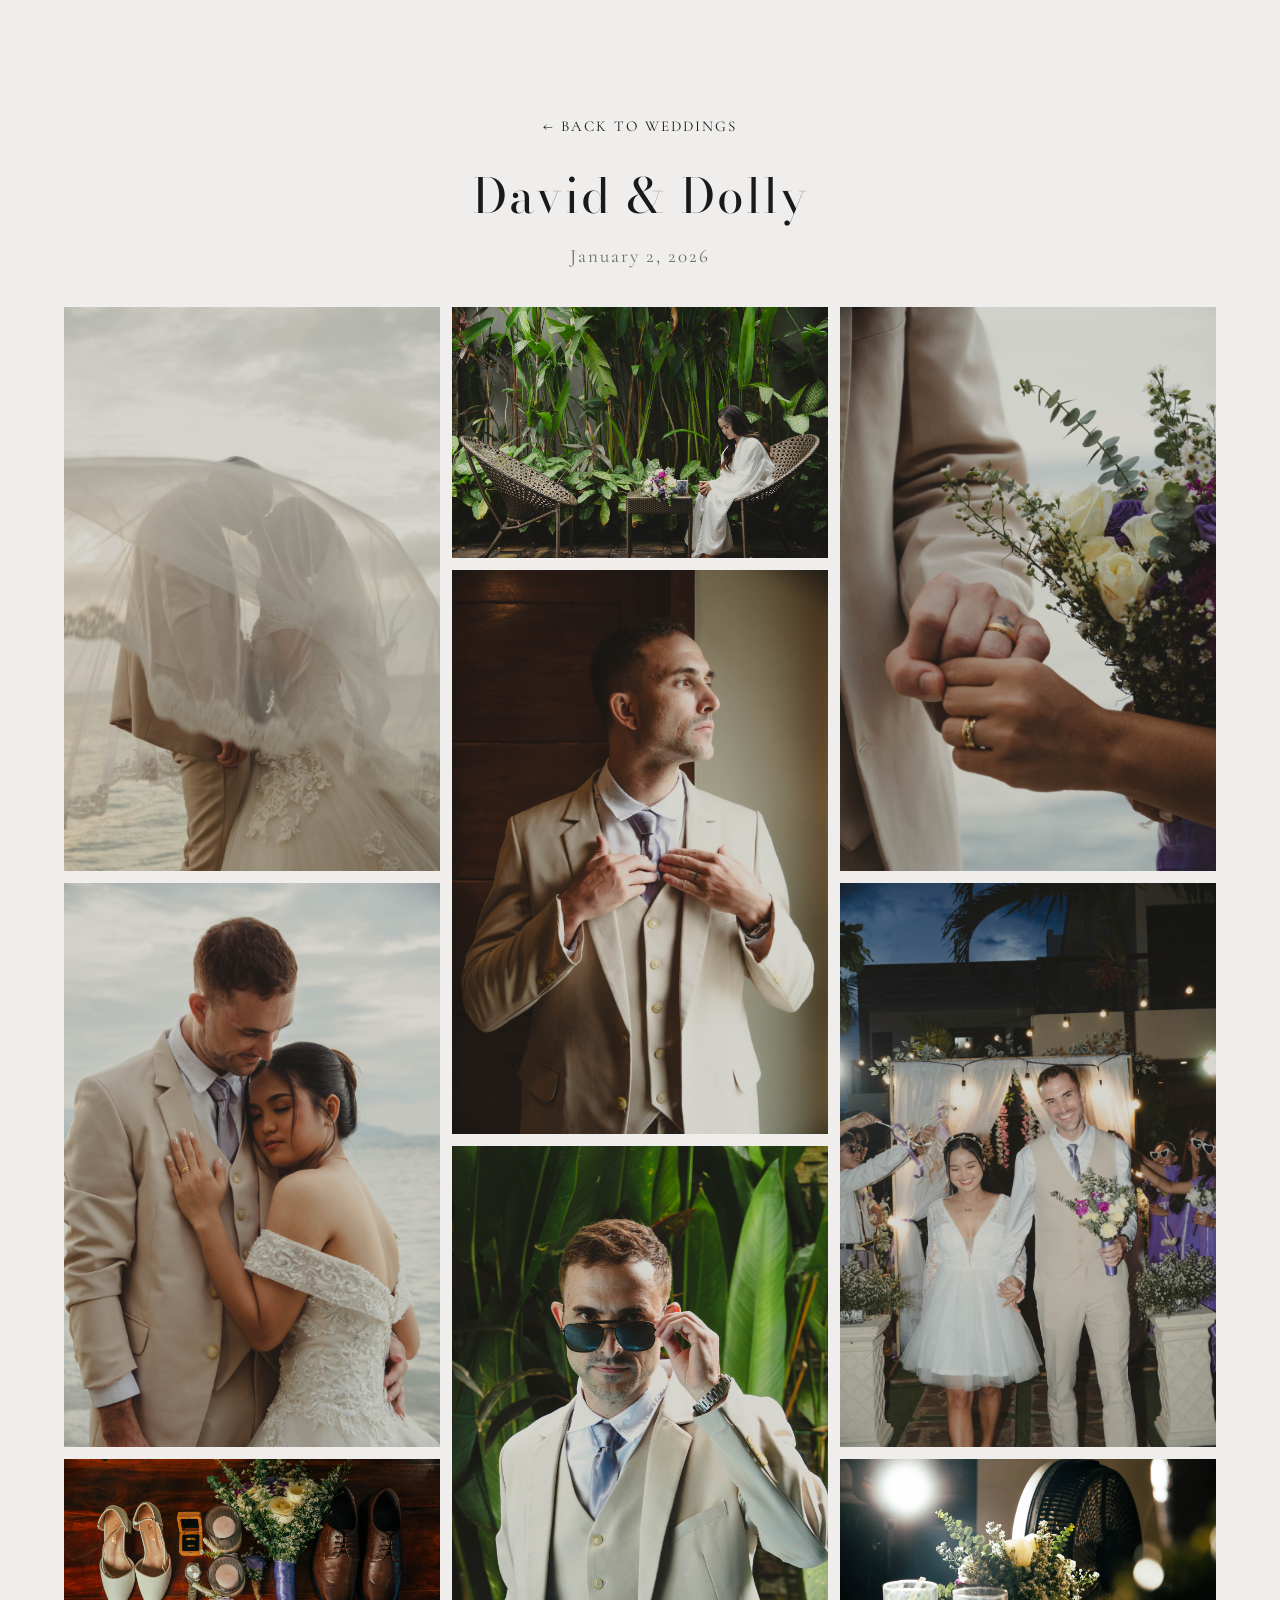
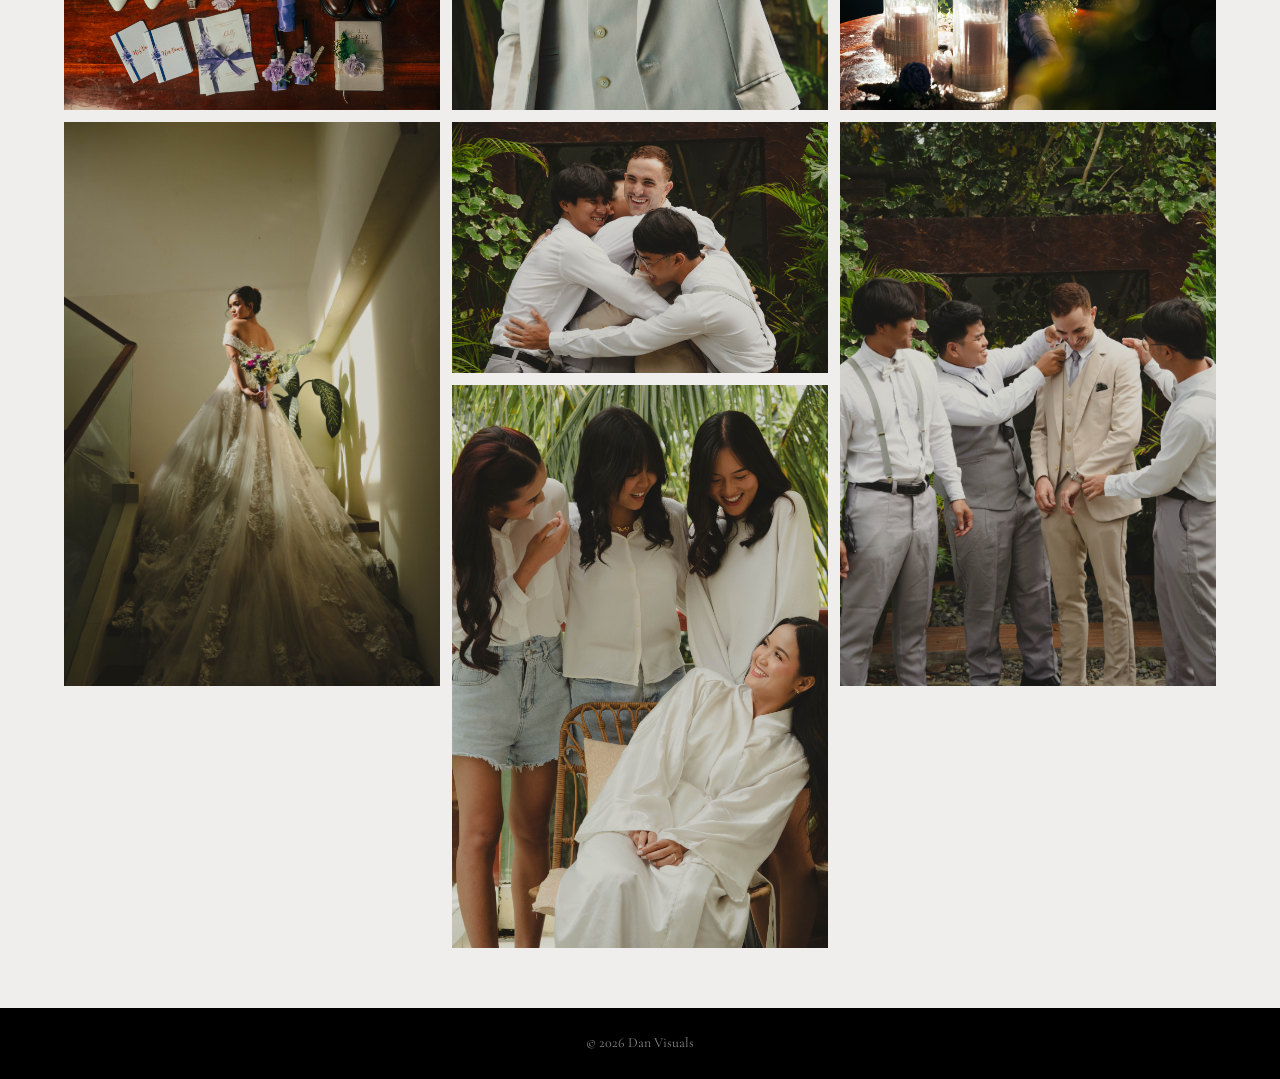
==== weddings/david-and-dolly/index.html @ 2f870e86 "Publish Dan Visuals website" ====
<!DOCTYPE html>
<html lang="en">
<head>
  <meta charset="UTF-8">
  <meta name="viewport" content="width=device-width, initial-scale=1">
  <title>David & Dolly | Dan Visuals</title>
  <link rel="preconnect" href="https://fonts.googleapis.com">
  <link rel="preconnect" href="https://fonts.gstatic.com" crossorigin>
  <link href="https://fonts.googleapis.com/css2?family=Bodoni+Moda:wght@400;500;700&family=Cormorant+Garamond:wght@400;500;600&display=swap" rel="stylesheet">
  <link rel="stylesheet" href="../../style.css">
</head>
<body data-count="13" data-title="David and Dolly">

  <main class="gallery-page">
    <a class="back" href="../../index.html#portfolio">← Back to weddings</a>
    <h1>David & Dolly</h1>
    <span class="date">January 2, 2026</span>
    <div class="masonry" id="gallery"></div>
  </main>

  <div class="lightbox" id="lightbox">
    <button class="close" aria-label="Close">×</button>
    <button class="prev" aria-label="Previous">‹</button>
    <img src="" alt="">
    <button class="next" aria-label="Next">›</button>
  </div>

  <footer>© <span id="year"></span> Dan Visuals</footer>

  <script src="../../gallery.js"></script>
</body>
</html>
---- style.css ----
:root {
  --cream: #efeeec;
  --ink: #1a1a1a;
  --font-head: "Bodoni Moda", Georgia, serif;
  --font-body: "Cormorant Garamond", Georgia, serif;
}

* { box-sizing: border-box; margin: 0; padding: 0; }
html { scroll-behavior: smooth; }
body {
  font-family: var(--font-body); font-size: 19px;
  color: var(--ink); background: var(--cream); line-height: 1.6;
}
h1, h2, h3 { font-family: var(--font-head); font-weight: 400; }

/* Navigation */
.nav {
  position: fixed; top: 0; width: 100%;
  display: flex; justify-content: space-between; align-items: center;
  padding: 18px 5%; background: rgba(0,0,0,.55); z-index: 10;
}
.nav a { color: #fff; text-decoration: none; margin-left: 24px; font-size: 15px; letter-spacing: 1.5px; text-transform: uppercase; }
.nav .logo { margin: 0; font-family: var(--font-head); font-weight: 500; letter-spacing: 4px; }
.nav .logo img { display: block; width: auto; height: 48px; object-fit: contain; }

/* Hero */
.hero {
  position: relative; isolation: isolate; overflow: hidden;
  min-height: 100vh; display: flex; flex-direction: column;
  justify-content: center; align-items: center; text-align: center; color: #fff;
  padding: 0 5%;
  background: #333;
}
.hero::before { content: ""; position: absolute; inset: 0; z-index: 1; background: rgba(0,0,0,.45); }
.hero-slide {
  position: absolute; inset: 0; z-index: 0;
  background-position: center; background-size: cover; background-repeat: no-repeat;
  opacity: 0; transition: opacity 1.5s ease-in-out;
}
.hero-slide.is-active { opacity: 1; }
.hero > :not(.hero-slide) { position: relative; z-index: 2; }
@media (prefers-reduced-motion: reduce) { .hero-slide { transition: none; } }
.hero .eyebrow { text-transform: uppercase; letter-spacing: 4px; font-size: 2.1rem; margin-bottom: 14px; }
.hero h1 { font-size: clamp(2.4rem, 7vw, 4.8rem); }
.hero p { margin: 12px 0 28px; font-size: 1.25rem; }

/* Buttons */
.btn {
  display: inline-block; padding: 12px 30px; border: 1px solid currentColor;
  color: inherit; text-decoration: none; letter-spacing: 2px; text-transform: uppercase;
  font-size: .85rem; transition: .3s;
}
.btn:hover { background: #fff; color: #000; }

/* Sections */
.section { padding: 90px 5%; text-align: center; }
.section h2 { font-size: clamp(1.8rem, 4vw, 2.4rem); margin-bottom: 36px; letter-spacing: 2px; }
.dark { background: var(--ink); color: var(--cream); }
.section-sub { margin-top: -24px; margin-bottom: 40px; letter-spacing: 3px; text-transform: uppercase; font-size: .85rem; opacity: .7; }

/* Wedding cards on home page */
.wedding-grid { display: grid; grid-template-columns: repeat(auto-fit, minmax(300px, 1fr)); gap: 20px; }
.wedding { position: relative; display: block; overflow: hidden; color: #fff; text-decoration: none; background: #222; }
.wedding img { width: 100%; height: 420px; object-fit: cover; display: block; transition: transform .5s; }
.wedding:hover img { transform: scale(1.05); }
.wedding .caption {
  position: absolute; left: 0; right: 0; bottom: 0; padding: 40px 20px 20px;
  background: linear-gradient(transparent, rgba(0,0,0,.75)); text-align: left;
}
.wedding .caption h3 { font-size: 1.3rem; }
.wedding .caption span { font-size: .95rem; opacity: .85; letter-spacing: 1px; }

/* Packages */
.packages-section { max-width: 1280px; margin: 0 auto; }
.group-title {
  font-size: 1.1rem; letter-spacing: 4px; text-transform: uppercase;
  margin: 20px 0 24px; padding-bottom: 12px; border-bottom: 3px solid var(--ink);
  text-align: left; scroll-margin-top: 90px;
}
.packages-grid {
  display: grid; grid-template-columns: repeat(auto-fit, minmax(290px, 1fr));
  gap: 24px; margin-bottom: 40px; text-align: left;
}
.package {
  display: flex; flex-direction: column; padding: 34px 30px;
  border: 1px solid var(--ink); background: var(--cream);
}
.package h3 { font-size: 2.2rem; line-height: 1.1; }
.package .kind { font-style: italic; font-size: 1.25rem; opacity: .85; }
.package .price { font-family: var(--font-head); font-size: 1.4rem; margin: 14px 0 22px; }
.package ul { list-style: none; margin-bottom: 28px; }
.package li {
  position: relative; padding: 10px 0 10px 28px;
  border-top: 1px solid rgba(26,26,26,.6); font-size: 1.05rem;
}
.package li::before { content: "✳"; position: absolute; left: 0; top: 10px; font-size: .95rem; }
.package .btn { margin-top: auto; align-self: flex-start; }
.package .btn:hover { background: var(--ink); color: var(--cream); }

.package.featured { background: var(--ink); color: var(--cream); }
.package.featured li { border-top-color: rgba(239,238,236,.35); }
.package.featured .btn:hover { background: var(--cream); color: var(--ink); }

/* Sessions & Events slider */
.slider { --gap: 24px; --per-view: 3; margin-bottom: 40px; }
.slider-track {
  display: flex; gap: var(--gap); text-align: left;
  overflow-x: auto; scroll-snap-type: x mandatory;
  scrollbar-width: none; -webkit-overflow-scrolling: touch;
}
.slider-track::-webkit-scrollbar { display: none; }
.slider-track:focus-visible { outline: 2px solid var(--ink); outline-offset: 4px; }
.slider-track .package {
  flex: 0 0 calc((100% - (var(--per-view) - 1) * var(--gap)) / var(--per-view));
  scroll-snap-align: start;
}
.slider-controls { display: flex; align-items: center; justify-content: center; gap: 22px; margin-top: 28px; }
.slider-controls.hidden { display: none; }
.slider-btn {
  width: 46px; height: 46px; border: 1px solid var(--ink); border-radius: 50%;
  background: transparent; color: var(--ink); font-size: 1.7rem; line-height: 1;
  padding-bottom: 4px; cursor: pointer; transition: .3s;
}
.slider-btn:hover:not(:disabled) { background: var(--ink); color: var(--cream); }
.slider-btn:disabled { opacity: .3; cursor: default; }
.slider-dots { display: flex; gap: 10px; }
.slider-dots button {
  width: 10px; height: 10px; padding: 0; border-radius: 50%;
  border: 1px solid var(--ink); background: transparent; cursor: pointer; transition: .3s;
}
.slider-dots button.active { background: var(--ink); transform: scale(1.2); }

/* About + Contact */
.about-content {
  max-width: 1000px; margin: 0 auto; display: grid;
  grid-template-columns: minmax(240px, .85fr) 1.15fr; gap: clamp(32px, 7vw, 88px);
  align-items: center; text-align: left;
}
#about { padding-top: 40px; }
.about-photo { width: 100%; aspect-ratio: 4 / 5; object-fit: cover; object-position: center; }
.about-copy { max-width: 580px; }
.about-intro { font-family: var(--font-head); font-size: clamp(1.5rem, 3vw, 2rem); margin-bottom: 16px; }
.about-text { font-size: 1.35rem; }
.contact-line { margin: 18px 0 24px; font-size: 1.3rem; }
.contact-line a { color: var(--cream); text-decoration: none; }
.social { margin-top: 24px; }
.social a { color: var(--cream); }

/* Booking policies */
.testimonials-section { background: #efeeec; }
.testimonials-grid { max-width: 1050px; margin: 0 auto; display: grid; grid-template-columns: repeat(2, minmax(0, 1fr)); gap: 24px; }
.testimonial {
  padding: 30px; border: 1px solid rgba(26,26,26,.35); text-align: left;
  font-size: 1.35rem; font-style: italic; line-height: 1.5;
}
.policies-section { background: #e5e3e0; }
.policies-grid { max-width: 1100px; margin: 0 auto; display: grid; grid-template-columns: repeat(2, minmax(0, 1fr)); gap: 28px; text-align: left; }
.policy { padding: 22px; border-top: 1px solid rgba(26,26,26,.45); }
.policy h3 { font-size: 1.45rem; margin-bottom: 8px; }
.policy p { font-size: 1.1rem; }

/* Booking inquiry page */
.nav .nav-book { padding: 8px 14px; border: 1px solid rgba(255,255,255,.8); }
.booking-page { min-height: calc(100vh - 66px); max-width: 900px; margin: 0 auto; padding: 130px 5% 70px; }
.booking-page h1 { text-align: center; font-size: clamp(2.2rem, 6vw, 3.6rem); }
.booking-eyebrow { text-align: center; text-transform: uppercase; letter-spacing: 3px; font-size: .85rem; }
.booking-intro { max-width: 620px; margin: 10px auto 36px; text-align: center; }
.booking-form { display: grid; grid-template-columns: repeat(2, minmax(0, 1fr)); gap: 20px; }
.booking-form label { display: flex; flex-direction: column; gap: 6px; font-size: 1.05rem; }
.booking-form input, .booking-form select {
  width: 100%; min-height: 48px; padding: 10px 12px; border: 1px solid rgba(26,26,26,.5);
  border-radius: 0; background: rgba(255,255,255,.45); color: var(--ink); font: inherit;
}
.booking-form input:focus, .booking-form select:focus { outline: 2px solid var(--ink); outline-offset: 2px; }
.full-field { grid-column: 1 / -1; }
.booking-note { font-size: .95rem; opacity: .8; margin-top: 2px; }
.booking-submit { justify-self: start; background: transparent; cursor: pointer; font-family: inherit; }
.booking-submit:hover { background: var(--ink); color: var(--cream); }
.booking-submit:disabled { opacity: .6; cursor: wait; }
.booking-status { min-height: 1.6em; font-size: .95rem; }
.privacy-note { max-width: 700px; margin: 20px auto 0; font-size: .9rem; opacity: .78; text-align: center; }
.booking-back { display: block; width: fit-content; margin: 30px auto 0; color: var(--ink); text-decoration: none; }

footer { text-align: center; padding: 24px; font-size: 14px; background: #000; color: #888; }

/* Gallery pages */
.gallery-page { padding: 110px 5% 60px; text-align: center; }
.gallery-page h1 { font-size: clamp(1.8rem, 5vw, 3rem); letter-spacing: 2px; }
.gallery-page .date { display: block; margin: 6px 0 36px; opacity: .6; letter-spacing: 2px; }
.back { display: inline-block; margin-bottom: 20px; color: var(--ink); text-decoration: none; font-size: 15px; letter-spacing: 2px; text-transform: uppercase; }

.masonry { column-count: 3; column-gap: 12px; }
.masonry img { width: 100%; display: block; margin-bottom: 12px; cursor: zoom-in; background: #ddd; }

/* Lightbox */
.lightbox {
  position: fixed; inset: 0; background: rgba(0,0,0,.94);
  display: none; align-items: center; justify-content: center; z-index: 100;
}
.lightbox.open { display: flex; }
.lightbox img { max-width: 92vw; max-height: 90vh; object-fit: contain; }
.lightbox button {
  position: absolute; background: none; border: none; color: #fff;
  font-size: 2.4rem; cursor: pointer; padding: 16px; line-height: 1;
}
.lightbox .close { top: 8px; right: 12px; }
.lightbox .prev { left: 8px; top: 50%; transform: translateY(-50%); }
.lightbox .next { right: 8px; top: 50%; transform: translateY(-50%); }

@media (max-width: 1000px) { .slider { --per-view: 2; } }
@media (max-width: 900px) { .masonry { column-count: 2; } }
@media (max-width: 600px) {
  .nav nav a { margin-left: 12px; font-size: 12px; }
  .nav .logo img { height: 58px; }
  .masonry { column-count: 1; }
  .package { padding: 28px 22px; }
  .slider { --per-view: 1.12; --gap: 16px; }
  .about-content { grid-template-columns: 1fr; gap: 24px; text-align: center; }
  .about-photo { width: min(100%, 360px); margin: 0 auto; }
  .booking-form { grid-template-columns: 1fr; gap: 14px; }
  .booking-form .full-field { grid-column: auto; }
  .policies-grid { grid-template-columns: 1fr; gap: 10px; }
  .testimonials-grid { grid-template-columns: 1fr; gap: 16px; }
}
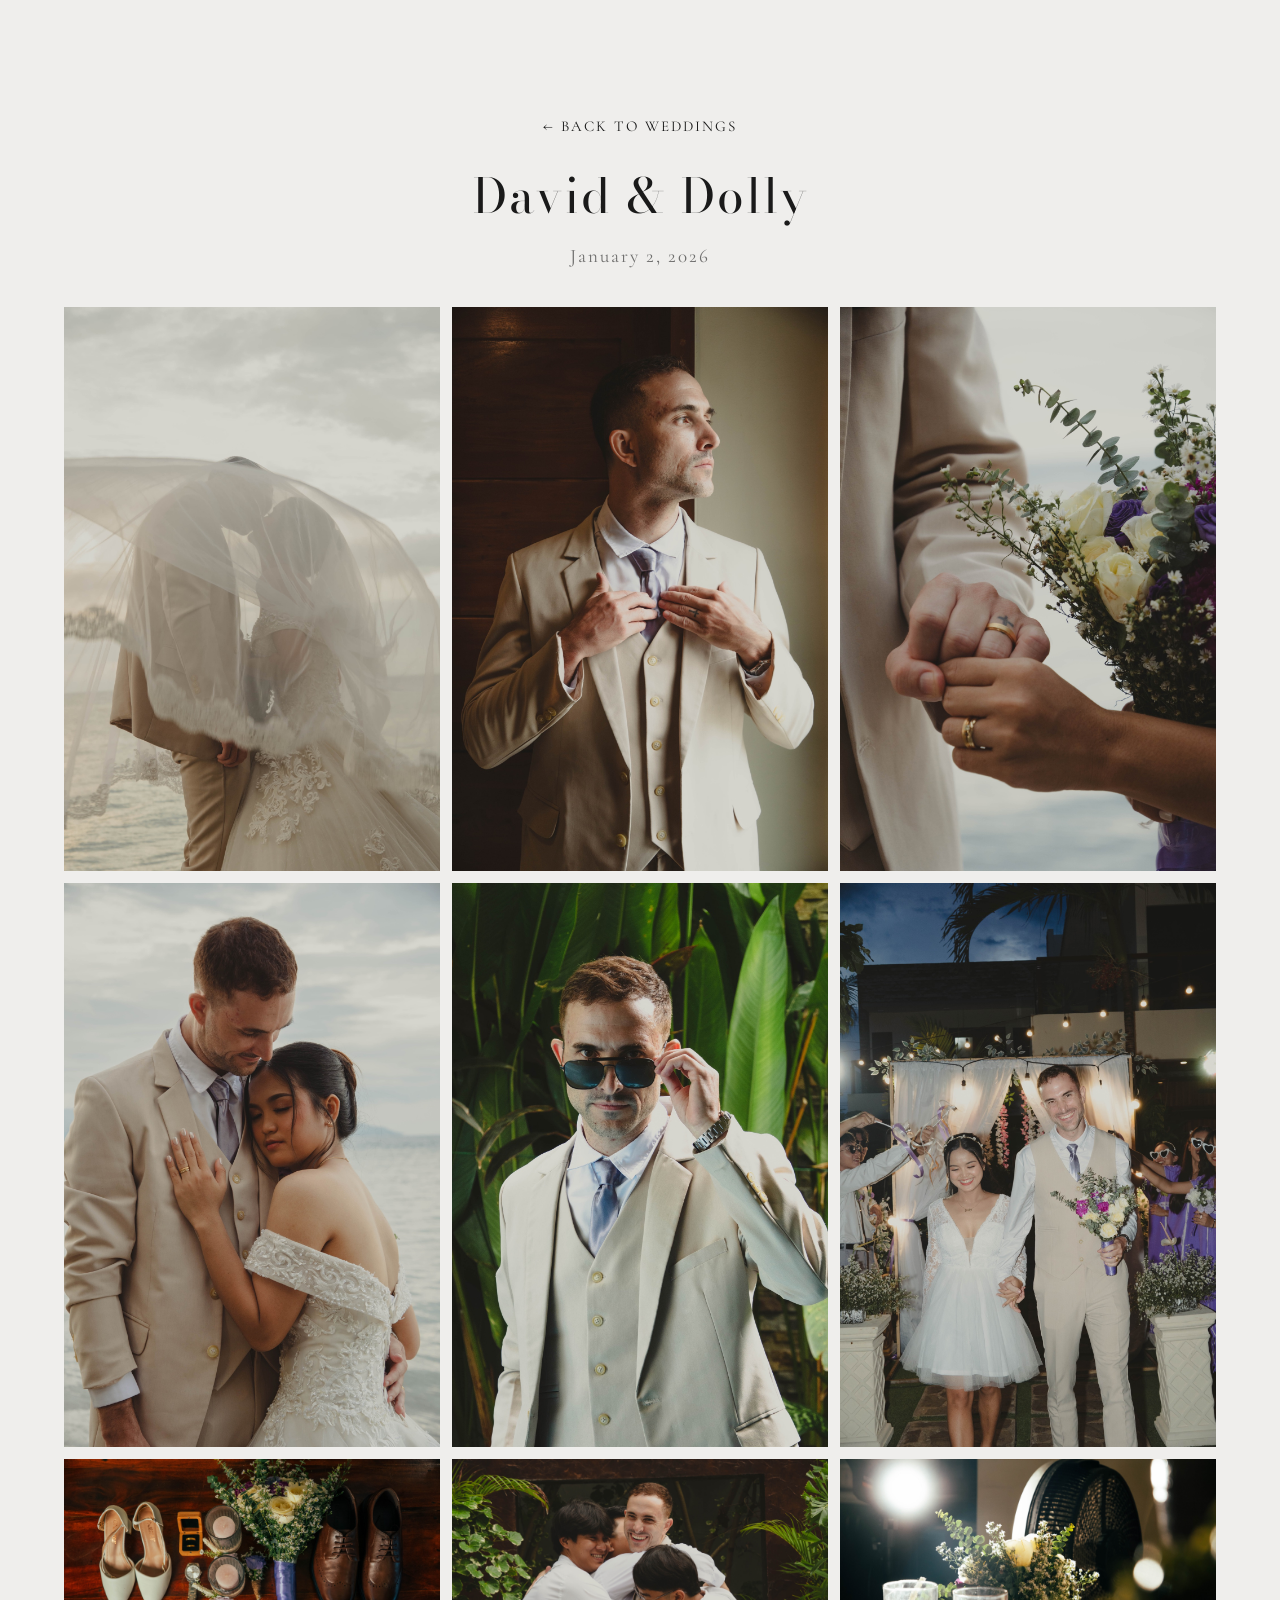
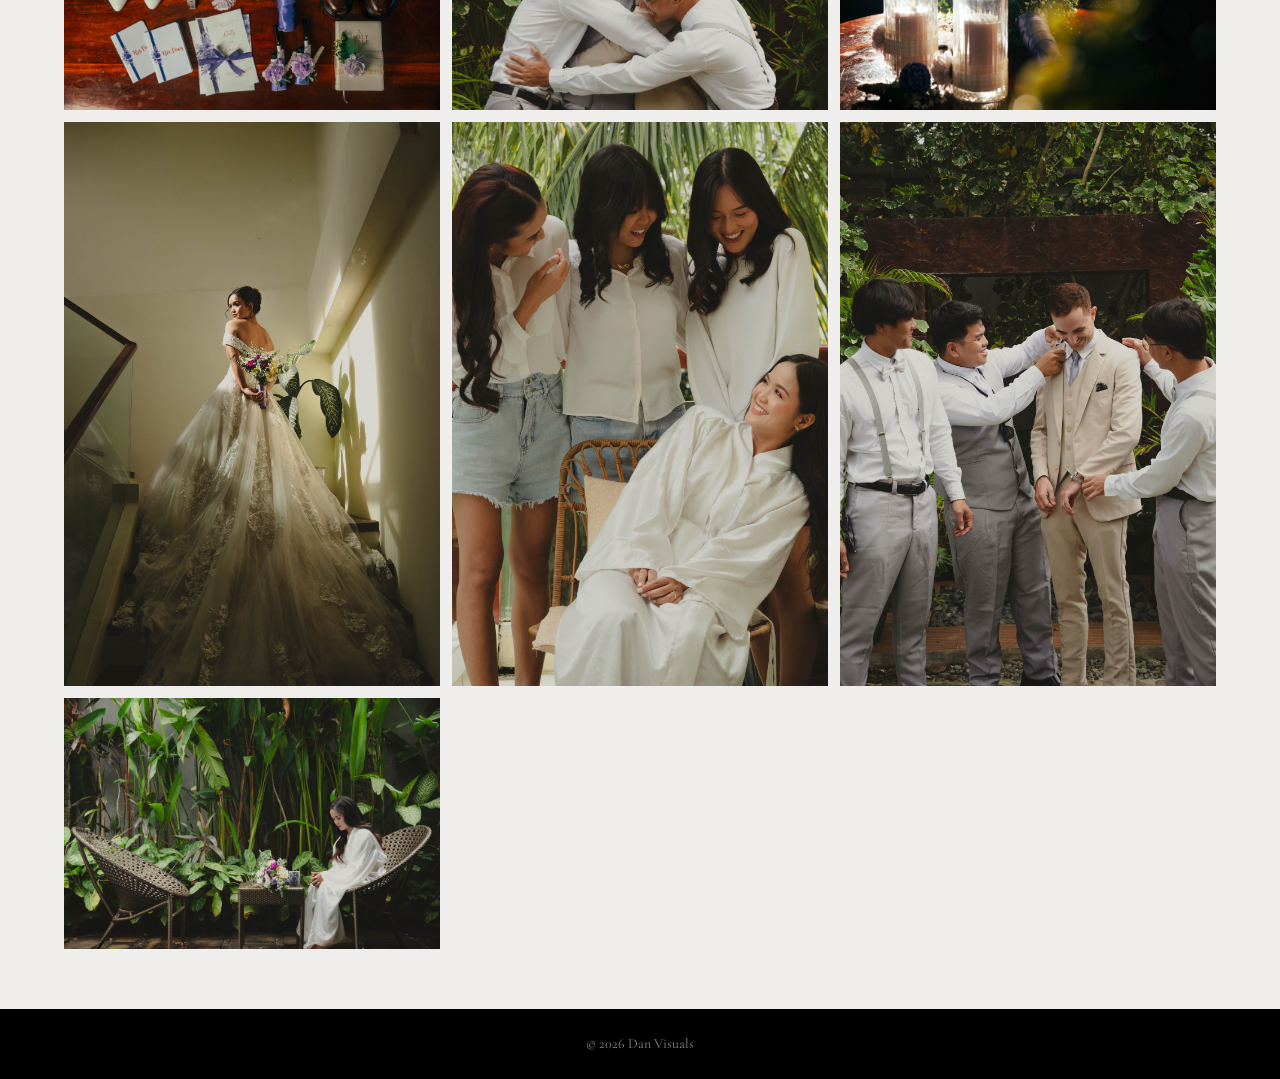
==== commit 060b18da: "Optimize images and improve site metadata" ====
--- a/weddings/david-and-dolly/index.html
+++ b/weddings/david-and-dolly/index.html
@@ -4,6 +4,8 @@
   <meta charset="UTF-8">
   <meta name="viewport" content="width=device-width, initial-scale=1">
   <title>David & Dolly | Dan Visuals</title>
+  <meta name="description" content="Wedding photography highlights from David and Dolly’s wedding, captured by Dan Visuals.">
+  <link rel="icon" type="image/png" href="../../images/logo.png">
   <link rel="preconnect" href="https://fonts.googleapis.com">
   <link rel="preconnect" href="https://fonts.gstatic.com" crossorigin>
   <link href="https://fonts.googleapis.com/css2?family=Bodoni+Moda:wght@400;500;700&family=Cormorant+Garamond:wght@400;500;600&display=swap" rel="stylesheet">
@@ -29,4 +31,4 @@
 
   <script src="../../gallery.js"></script>
 </body>
-</html>+</html>
--- a/style.css
+++ b/style.css
@@ -22,6 +22,7 @@
 .nav a { color: #fff; text-decoration: none; margin-left: 24px; font-size: 15px; letter-spacing: 1.5px; text-transform: uppercase; }
 .nav .logo { margin: 0; font-family: var(--font-head); font-weight: 500; letter-spacing: 4px; }
 .nav .logo img { display: block; width: auto; height: 48px; object-fit: contain; }
+.menu-toggle { display: none; }
 
 /* Hero */
 .hero {
@@ -161,6 +162,7 @@
 
 /* Booking inquiry page */
 .nav .nav-book { padding: 8px 14px; border: 1px solid rgba(255,255,255,.8); }
+.form-honeypot { position: absolute; left: -10000px; width: 1px; height: 1px; overflow: hidden; }
 .booking-page { min-height: calc(100vh - 66px); max-width: 900px; margin: 0 auto; padding: 130px 5% 70px; }
 .booking-page h1 { text-align: center; font-size: clamp(2.2rem, 6vw, 3.6rem); }
 .booking-eyebrow { text-align: center; text-transform: uppercase; letter-spacing: 3px; font-size: .85rem; }
@@ -210,8 +212,13 @@
 @media (max-width: 1000px) { .slider { --per-view: 2; } }
 @media (max-width: 900px) { .masonry { column-count: 2; } }
 @media (max-width: 600px) {
-  .nav nav a { margin-left: 12px; font-size: 12px; }
-  .nav .logo img { height: 58px; }
+  .nav { padding: 10px 5%; }
+  .nav .logo img { height: 48px; }
+  .menu-toggle { display: flex; flex-direction: column; justify-content: center; gap: 5px; width: 42px; height: 42px; padding: 8px; border: 1px solid rgba(255,255,255,.7); background: transparent; cursor: pointer; }
+  .menu-toggle span { display: block; width: 100%; height: 2px; background: #fff; }
+  .nav nav { display: none; position: absolute; top: 100%; left: 0; right: 0; padding: 10px 5% 18px; background: rgba(0,0,0,.92); }
+  .nav nav.is-open { display: flex; flex-direction: column; }
+  .nav nav a { margin: 0; padding: 9px 0; font-size: 14px; }
   .masonry { column-count: 1; }
   .package { padding: 28px 22px; }
   .slider { --per-view: 1.12; --gap: 16px; }
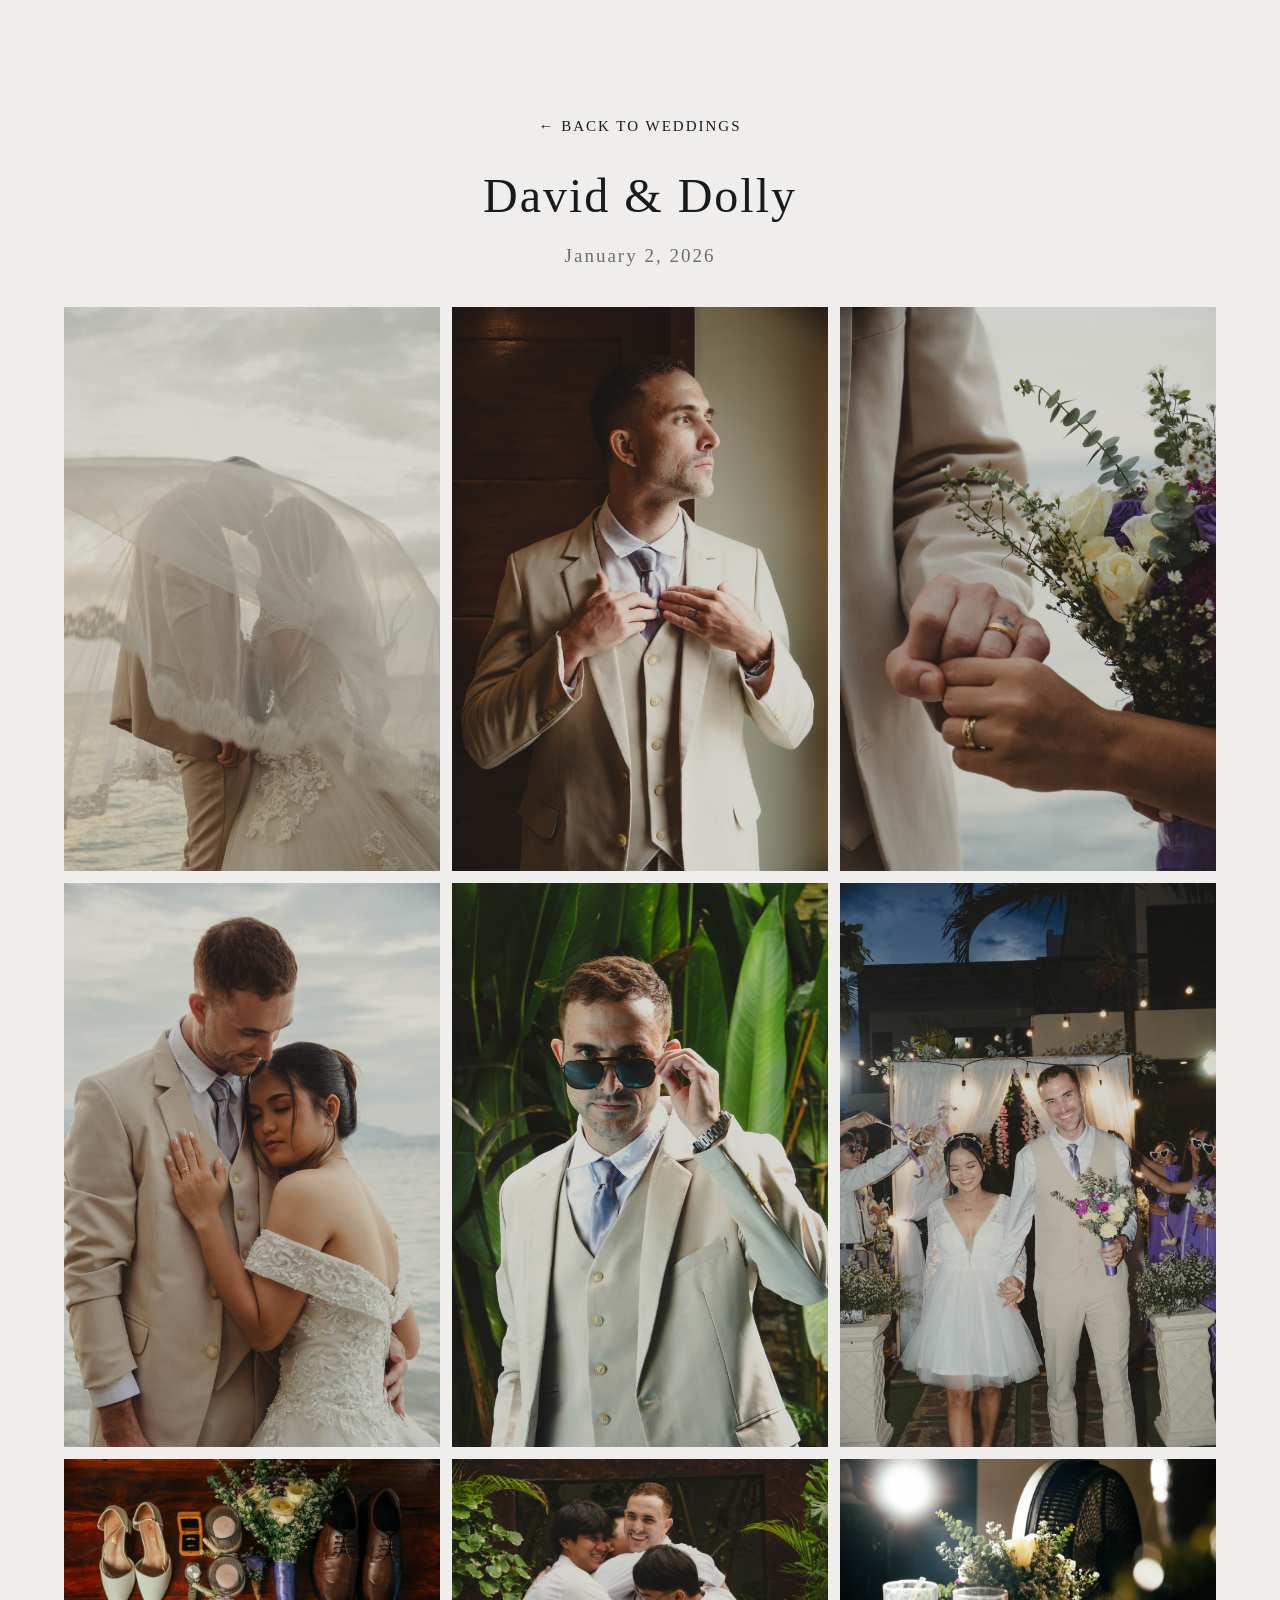
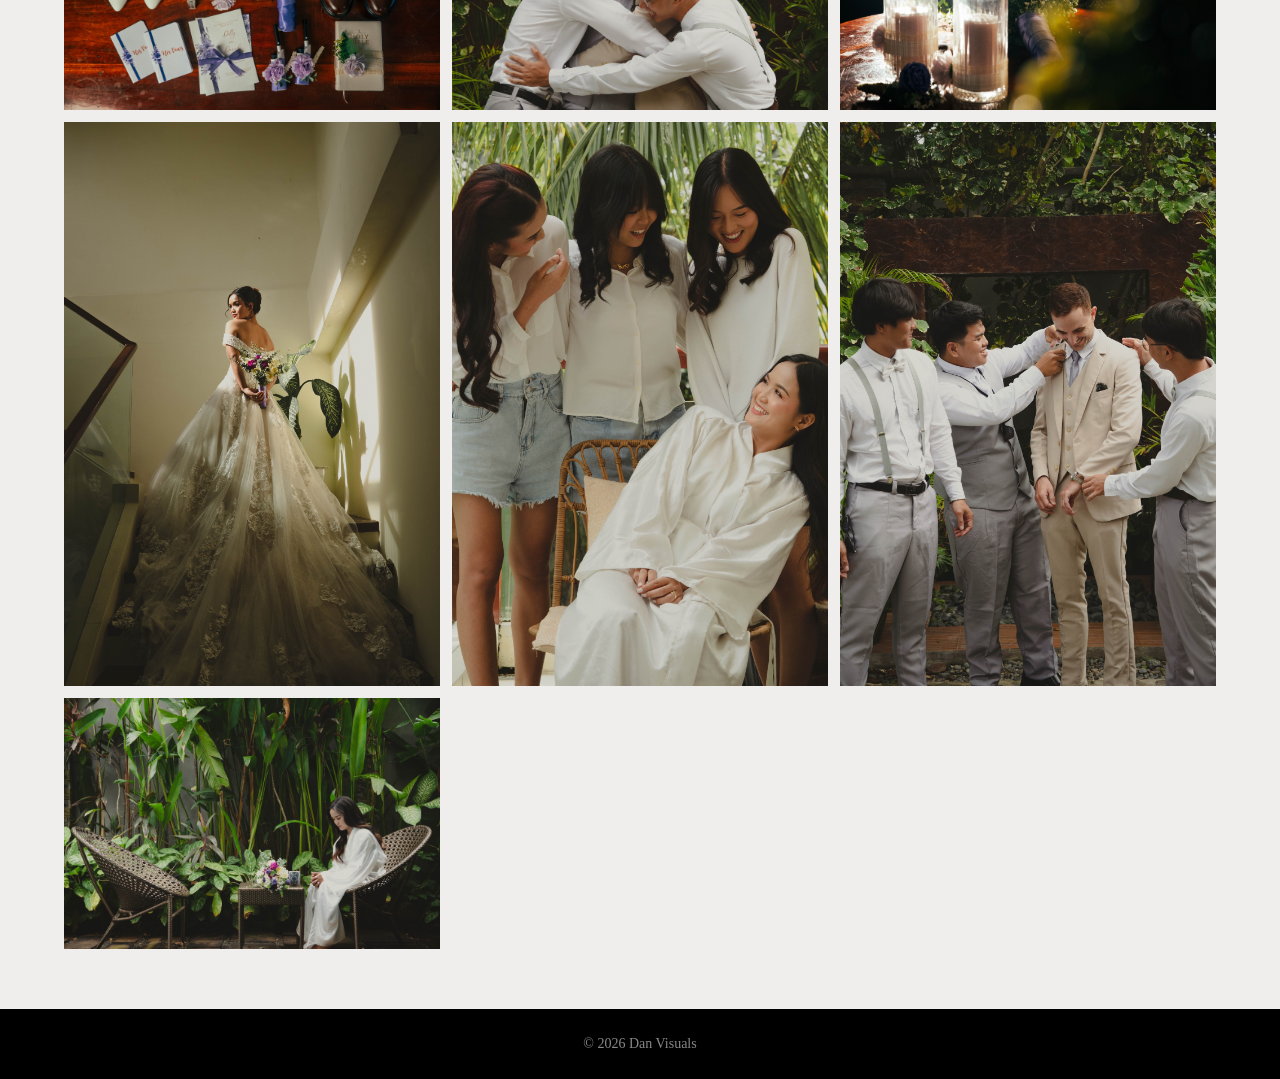
==== commit b5d209ce: "Complete speed and sharing features" ====
--- a/weddings/david-and-dolly/index.html
+++ b/weddings/david-and-dolly/index.html
@@ -3,11 +3,11 @@
 <head>
   <meta charset="UTF-8">
   <meta name="viewport" content="width=device-width, initial-scale=1">
+  <meta http-equiv="Content-Security-Policy" content="default-src 'self'; script-src 'self'; style-src 'self' https://fonts.googleapis.com; font-src https://fonts.gstatic.com; img-src 'self' data: https://rmaswjkqiorjswhzjcte.supabase.co; connect-src 'self' https://rmaswjkqiorjswhzjcte.supabase.co; object-src 'none'; base-uri 'self'; form-action 'self'">
+  <meta name="referrer" content="strict-origin-when-cross-origin">
   <title>David & Dolly | Dan Visuals</title>
   <meta name="description" content="Wedding photography highlights from David and Dolly’s wedding, captured by Dan Visuals.">
-  <link rel="icon" type="image/png" href="../../images/logo.png">
-  <link rel="preconnect" href="https://fonts.googleapis.com">
-  <link rel="preconnect" href="https://fonts.gstatic.com" crossorigin>
+  <link rel="icon" type="image/png" href="../../favicon.png">
   <link href="https://fonts.googleapis.com/css2?family=Bodoni+Moda:wght@400;500;700&family=Cormorant+Garamond:wght@400;500;600&display=swap" rel="stylesheet">
   <link rel="stylesheet" href="../../style.css">
 </head>
--- a/style.css
+++ b/style.css
@@ -70,6 +70,10 @@
 }
 .wedding .caption h3 { font-size: 1.3rem; }
 .wedding .caption span { font-size: .95rem; opacity: .85; letter-spacing: 1px; }
+.portfolio-filters { display: flex; flex-wrap: wrap; justify-content: center; gap: 8px; margin: -14px 0 28px; }
+.portfolio-filter { min-height: 38px; padding: 6px 16px; border: 1px solid var(--ink); border-radius: 99px; color: var(--ink); background: transparent; font: inherit; cursor: pointer; }
+.portfolio-filter:hover, .portfolio-filter.is-active { color: var(--cream); background: var(--ink); }
+.wedding[hidden] { display: none; }
 
 /* Packages */
 .packages-section { max-width: 1280px; margin: 0 auto; }
@@ -154,6 +158,13 @@
   padding: 30px; border: 1px solid rgba(26,26,26,.35); text-align: left;
   font-size: 1.35rem; font-style: italic; line-height: 1.5;
 }
+.testimonial cite { display: block; margin-top: 18px; font-size: 1rem; font-style: normal; font-weight: 600; }
+.faq-section { background: #fbfaf8; }
+.faq-list { max-width: 900px; margin: 0 auto; text-align: left; }
+.faq-list details { padding: 16px 4px; border-bottom: 1px solid rgba(26,26,26,.2); }
+.faq-list summary { font: 500 1.25rem var(--head); cursor: pointer; }
+.faq-list details p { margin: 12px 0 0; }
+.faq-list a { color: inherit; }
 .policies-section { background: #e5e3e0; }
 .policies-grid { max-width: 1100px; margin: 0 auto; display: grid; grid-template-columns: repeat(2, minmax(0, 1fr)); gap: 28px; text-align: left; }
 .policy { padding: 22px; border-top: 1px solid rgba(26,26,26,.45); }
@@ -174,14 +185,65 @@
   border-radius: 0; background: rgba(255,255,255,.45); color: var(--ink); font: inherit;
 }
 .booking-form input:focus, .booking-form select:focus { outline: 2px solid var(--ink); outline-offset: 2px; }
+.booking-date-field { display: flex; flex-direction: column; gap: 6px; }
+.booking-date-field > label { font-size: 1.05rem; }
+.availability-help { margin: 0; font-size: .9rem; opacity: .8; }
+.availability-calendar { margin-top: 4px; padding: 14px; border: 1px solid rgba(26,26,26,.25); background: rgba(255,255,255,.35); }
+.availability-toolbar { display: flex; align-items: center; justify-content: space-between; gap: 12px; margin-bottom: 10px; }
+.availability-toolbar h2 { margin: 0; font: 500 1.3rem var(--head); }
+.availability-toolbar button { width: 38px; height: 38px; border: 1px solid rgba(26,26,26,.4); background: transparent; color: var(--ink); font-size: 1.5rem; cursor: pointer; }
+.availability-toolbar button:hover { background: var(--ink); color: var(--cream); }
+.availability-grid { display: grid; grid-template-columns: repeat(7, minmax(0, 1fr)); gap: 4px; }
+.availability-weekday { padding: 5px 0; text-align: center; font-size: .82rem; font-weight: 600; }
+.availability-day { min-width: 0; aspect-ratio: 1; border: 1px solid transparent; background: transparent; color: var(--ink); cursor: pointer; }
+.availability-day:hover:not(:disabled) { border-color: var(--ink); background: #ffffff80; }
+.availability-day.is-selected { border-color: var(--ink); background: var(--ink); color: var(--cream); }
+.availability-day.is-pending { border-color: #d99116; background: #d9911630; color: #79500a; cursor: not-allowed; }
+.availability-day.is-fully-booked { border-color: #a53636; background: #a5363620; color: #8c2424; text-decoration: line-through; cursor: not-allowed; opacity: .8; }
+.availability-day.is-past { opacity: .35; cursor: not-allowed; }
+.availability-day.is-outside { visibility: hidden; }
+.availability-day:disabled:not(.is-pending):not(.is-fully-booked) { cursor: default; }
+.availability-legend { display: flex; flex-wrap: wrap; gap: 16px; margin-top: 12px; font-size: .85rem; }
+.availability-legend span::before { content: ""; display: inline-block; width: 11px; height: 11px; margin-right: 6px; border: 1px solid currentColor; vertical-align: -1px; }
+.legend-open::before { background: transparent; }
+.legend-pending { color: #79500a; }
+.legend-pending::before { background: #d9911630; }
+.legend-fully-booked { color: #8c2424; }
+.legend-fully-booked::before { background: #a5363620; }
 .full-field { grid-column: 1 / -1; }
 .booking-note { font-size: .95rem; opacity: .8; margin-top: 2px; }
 .booking-submit { justify-self: start; background: transparent; cursor: pointer; font-family: inherit; }
 .booking-submit:hover { background: var(--ink); color: var(--cream); }
 .booking-submit:disabled { opacity: .6; cursor: wait; }
 .booking-status { min-height: 1.6em; font-size: .95rem; }
+.addons-field { min-width: 0; margin: 0; padding: 16px; border: 1px solid rgba(26,26,26,.25); }
+.addons-field legend { padding: 0 8px; font: 500 1.2rem var(--font-head); }
+.addons-field > p { margin: 0 0 10px; }
+.addons-list { display: grid; grid-template-columns: repeat(2, minmax(0, 1fr)); gap: 8px; }
+.addon-option { display: flex !important; flex-direction: row !important; align-items: center; gap: 10px !important; padding: 10px; border: 1px solid rgba(26,26,26,.18); background: #fff8; }
+.addon-option input { width: auto; min-height: 0; accent-color: var(--gold); }
+.estimated-total { margin: 0; padding: 14px 16px; background: #1a1a1a; color: #efeeec; font: 500 1.2rem var(--font-head); }
+.inquiry-success { padding: clamp(24px, 5vw, 48px); background: #fbfaf8; border: 1px solid #dedbd5; border-top: 3px solid #b08d57; }
+.inquiry-success h2 { margin: 0 0 10px; font: 400 clamp(2rem, 5vw, 3rem) var(--font-head); }
+.inquiry-summary { margin: 24px 0; padding: 18px; border: 1px solid #dedbd5; background: #fff; }
+.inquiry-summary p { margin: 6px 0; overflow-wrap: anywhere; }
+.inquiry-summary strong { font-weight: 600; }
+.copy-booking-code { min-height: 36px; margin-left: 12px; padding: 4px 12px; font-size: .78rem; }
+.inquiry-success h3 { margin: 22px 0 8px; font: 500 1.35rem var(--font-head); }
+.inquiry-success ol { padding-left: 24px; }
+.date-not-reserved { padding: 12px 14px; border-left: 3px solid #d99116; background: #f3e3c2; font-weight: 600; }
+.inquiry-contact-actions { display: flex; flex-wrap: wrap; align-items: center; gap: 12px; margin-top: 22px; }
+.inquiry-contact-actions a:not(.btn) { padding: 8px 0; }
 .privacy-note { max-width: 700px; margin: 20px auto 0; font-size: .9rem; opacity: .78; text-align: center; }
 .booking-back { display: block; width: fit-content; margin: 30px auto 0; color: var(--ink); text-decoration: none; }
+.photos-page { min-height: calc(100vh - 66px); max-width: 780px; margin: 0 auto; padding: 130px 5% 70px; }
+.photos-page h1 { text-align: center; font-size: clamp(2.2rem, 6vw, 3.6rem); }
+.photos-form { display: grid; gap: 18px; max-width: 520px; margin: 30px auto 0; }
+.photos-form label { display: flex; flex-direction: column; gap: 6px; }
+.photos-form input { min-height: 48px; padding: 10px 12px; border: 1px solid rgba(26,26,26,.5); background: rgba(255,255,255,.45); color: var(--ink); font: inherit; }
+.photos-result { display: grid; justify-items: center; gap: 12px; margin: 28px auto 0; padding: 28px; border: 1px solid rgba(26,26,26,.2); background: #fbfaf8; text-align: center; }
+.photos-result h2 { font-size: 1.6rem; }
+.hidden { display: none !important; }
 
 footer { text-align: center; padding: 24px; font-size: 14px; background: #000; color: #888; }
 
@@ -226,6 +288,9 @@
   .about-photo { width: min(100%, 360px); margin: 0 auto; }
   .booking-form { grid-template-columns: 1fr; gap: 14px; }
   .booking-form .full-field { grid-column: auto; }
+  .addons-list { grid-template-columns: 1fr; }
   .policies-grid { grid-template-columns: 1fr; gap: 10px; }
   .testimonials-grid { grid-template-columns: 1fr; gap: 16px; }
-}
+  .wedding-grid { grid-template-columns: 1fr; }
+  .wedding img { height: 360px; }
+}
